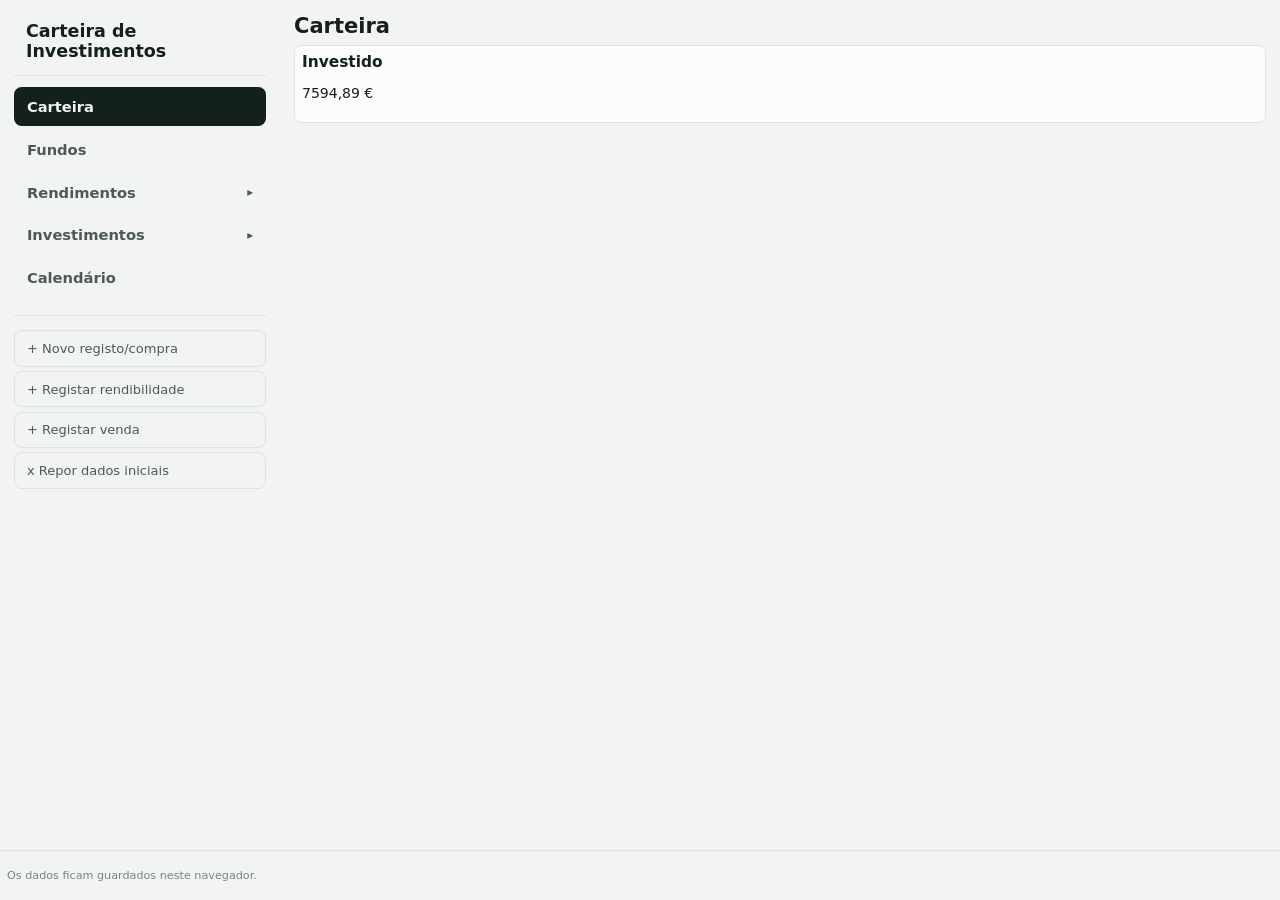
==== index.html @ 2a4faa73 "Esqueleto da app: HTML, CSS, módulos JS e base de dados" ====
<!DOCTYPE html>
<html lang="pt-PT">
  <head>
    <meta charset="UTF-8" />
    <meta name="viewport" content="width=device-width, initial-scale=1.0" />
    <title>Carteira de Investimentos</title>
    <link rel="stylesheet" href="css/base.css" />
    <link rel="stylesheet" href="css/layout.css" />
    <link rel="stylesheet" href="css/componentes.css" />
    <script type="module" src="js/main.js"></script>
  </head>
  <body>
    <aside class="menu_lateral">
      <h1 class="marca">Carteira de Investimentos</h1>

      <nav class="menu_grupo">
        <button class="menu_botao" type="button" data-pagina="carteira">Carteira</button>
        <button class="menu_botao" type="button" data-pagina="fundos">Fundos</button>

        <details class="menu_grupo" name="menu">
          <summary class="menu_titulo">Rendimentos</summary>
          <div class="submenu">
            <button class="menu_botao submenu_botao" type="button" data-pagina="depositos">Depósitos a prazo</button>
            <button class="menu_botao submenu_botao" type="button" data-pagina="governo">Dinheiro do governo</button>
            <button class="menu_botao submenu_botao" type="button" data-pagina="mais_valias">Mais-valias</button>
            <button class="menu_botao submenu_botao" type="button" data-pagina="questionarios">Questionários</button>
            <button class="menu_botao submenu_botao" type="button" data-pagina="fidelidade">Programas de fidelidade</button>
          </div>
        </details>

        <details class="menu_grupo" name="menu">
          <summary class="menu_titulo">Investimentos</summary>
          <div class="submenu">
            <button class="menu_botao submenu_botao" type="button" data-pagina="etf">ETF's</button>
            <button class="menu_botao submenu_botao" type="button" data-pagina="cripto">Criptomoedas</button>
            <button class="menu_botao submenu_botao" type="button" data-pagina="reit">REIT's</button>
            <button class="menu_botao submenu_botao" type="button" data-pagina="ppr">PPR</button>
            <button class="menu_botao submenu_botao" type="button" data-pagina="ouro">Ouro digital</button>
            <button class="menu_botao submenu_botao" type="button" data-pagina="acoes">Ações</button>
            <button class="menu_botao submenu_botao" type="button" data-pagina="fundos_investimento">Fundos de investimento</button>
            <button class="menu_botao submenu_botao" type="button" data-pagina="historico">Histórico de rendibilidade</button>
          </div>
        </details>

        <button class="menu_botao" type="button" data-pagina="calendario">Calendário</button>
      </nav>

      <menu class="menu_grupo acoes">
        <li><button class="menu_botao acao_botao" type="button" data-pagina="novo_registo">+ Novo registo/compra</button></li>
        <li><button class="menu_botao acao_botao" type="button" data-pagina="registar_rendibilidade">+ Registar rendibilidade</button></li>
        <li><button class="menu_botao acao_botao" type="button" data-pagina="registar_venda">+ Registar venda</button></li>
        <li><button class="menu_botao acao_botao" type="button" data-pagina="repor_dados">x Repor dados iniciais</button></li>
      </menu>
    </aside>

    <main id="pagina"></main>

    <footer class="rodape">
      <p>Os dados ficam guardados neste navegador.</p>
    </footer>
  </body>
</html>
---- css/base.css ----
/* ==========================================================
   BASE: variáveis, reset e o aspeto geral da página
   ========================================================== */

/* ---------- Cores e medidas (mudam-se só aqui) ---------- */
:root {
  font-size: 14px; /* tamanho base: todos os rem dependem daqui */

  /* Fundos e linhas */
  --cor_fundo: #f2f4f1;          /* fundo da página */
  --cor_cartao: #fcfcfb;         /* cartões, menu, tabelas */
  --cor_cartao_suave: #f7f8f6;   /* cabeçalhos de tabela, hover */
  --cor_linha: #dde3de;          /* bordas */

  /* Texto */
  --cor_texto: #14201b;          /* texto principal */
  --cor_texto_secundario: #4d5a53;
  --cor_suave: #7a847e;          /* notas, rodapé */

  /* Destaque (o verde da app) */
  --cor_destaque: #0e6b5c;       /* botão ativo, botões principais */
  --cor_destaque_texto: #ffffff; /* texto em cima do destaque */
  --cor_destaque_suave: #e1eee8; /* fundos leves */

  /* Estados: ganho, aviso, perda */
  --cor_positivo: #0ca30c;
  --cor_aviso: #fab219;
  --cor_negativo: #d03b3b;
  --cor_positivo_texto: #006300; /* versões mais escuras, para ler em texto */
  --cor_aviso_texto: #946300;
  --cor_negativo_texto: #b42f2f;

  /* Gráficos (uma cor por fatia/barra) */
  --cor_grafico_1: #2a78d6;
  --cor_grafico_2: #eb6834;
  --cor_grafico_3: #1baf7a;
  --cor_grafico_4: #eda100;
  --cor_grafico_5: #e87ba4;
  --cor_grafico_6: #008300;
  --cor_grafico_7: #4a3aa7;
  --cor_grafico_8: #e34948;
  --cor_grafico_outros: #a4a59c;

  /* Sombra dos cartões */
  --sombra: 0 1px 2px rgba(20, 32, 27, 0.06), 0 8px 24px rgba(20, 32, 27, 0.06);

  /* Medidas */
  --espaco: 0.5rem;
}

/* ---------- Modo escuro: segue o tema do computador ---------- */
/* Só mudam as cores; os nomes das variáveis são os mesmos */
@media (prefers-color-scheme: dark) {
  :root {
    color-scheme: dark;          /* barras de scroll e campos também ficam escuros */

    --cor_fundo: #0e1311;
    --cor_cartao: #161c19;
    --cor_cartao_suave: #1b2320;
    --cor_linha: #2a332f;

    --cor_texto: #eef2ef;
    --cor_texto_secundario: #b7c1bb;
    --cor_suave: #87918b;

    --cor_destaque: #4bb89e;
    --cor_destaque_texto: #062019;
    --cor_destaque_suave: #1a2b25;

    --cor_positivo_texto: #3fcf3f;
    --cor_aviso_texto: #f2c14e;
    --cor_negativo_texto: #f07d7d;

    --cor_grafico_1: #3987e5;
    --cor_grafico_2: #d95926;
    --cor_grafico_3: #199e70;
    --cor_grafico_4: #c98500;
    --cor_grafico_5: #d55181;
    --cor_grafico_7: #9085e9;
    --cor_grafico_8: #e66767;
    --cor_grafico_outros: #6c6d66;

    --sombra: 0 1px 2px rgba(0, 0, 0, 0.4);
  }
}

/* ---------- Reset ---------- */
* {box-sizing: border-box;}

/* ---------- Página ---------- */
body {
  margin: 0;
  font-family: system-ui, sans-serif;
  color: var(--cor_texto);
  background: var(--cor_fundo);
}

/* ---------- Títulos (um tamanho por nível) ---------- */
h1, h2, h3 {margin: 0 0 var(--espaco);}

h1 { font-size: 1.25rem; }   /* marca */
h2 { font-size: 1.5rem; }    /* título da página */
h3 { font-size: 1.1rem; }    /* título de cartão ou secção */
---- css/layout.css ----
/* ==========================================================
   LAYOUT: a "moldura" da app (menu lateral + zona da página)
   ========================================================== */

/* Menu à esquerda, página à direita, rodapé a toda a largura */
body {
  display: grid;
  grid-template-columns: 20rem 1fr;
  grid-template-rows: 1fr auto;
  grid-template-areas:
    "menu pagina"
    "rodape rodape";
  min-height: 100vh;
}

/* ---------- Menu lateral ---------- */
.menu_lateral {
  grid-area: menu;              /* ← onde fica */
  display: flex;                /* ← como é (daqui para baixo) */
  flex-direction: column;
  gap: 0.3rem;
  padding: 1.5rem 1rem;
}

/* Título no topo do menu, com uma linha por baixo */
.marca {
  margin: 0 0 0.5rem;
  padding: 0 0.85rem 1rem;
  border-bottom: 1px solid var(--cor_linha);
}

/* Um grupo de botões em coluna (o nav, cada details e as ações) */
.menu_grupo { display: flex; flex-direction: column; gap: 0.3rem; }

/* Botões principais: Carteira, Fundos, Calendário + "Rendimentos", "Investimentos" */
.menu_botao,
.menu_titulo {
  width: 100%;
  padding: 0.7rem 0.85rem;
  border: 1px solid transparent;
  border-radius: 0.55rem;
  background: none;
  font: inherit;
  font-size: 1.05rem;
  font-weight: 700;
  text-align: left;
  color: var(--cor_texto_secundario);
  cursor: pointer;
  &:hover { background: var(--cor_cartao); color: var(--cor_texto); }
  &:focus-visible { outline: 2px solid var(--cor_destaque); outline-offset: 2px; }
}

/* A página que está aberta ("pinta" com recurso a JS")*/
.menu_botao.ativo { 
  background: var(--cor_texto); 
  color: var(--cor_fundo); }

/* "Rendimentos", "Investimentos": sem o triângulo do browser */
.menu_titulo {
  list-style: none;                                   /* Chrome, Edge, Firefox */
  &::-webkit-details-marker { display: none; }        /* Safari */

  /* A nossa seta, à direita do texto */
  display: flex;
  justify-content: space-between;
  align-items: center;
  &::after {
    content: "▸";
    font-size: 0.85rem;
    transition: transform 0.2s;                       /* roda devagar */
  }
}

/* Grupo aberto: a seta roda para baixo */
details[open] .menu_titulo::after { transform: rotate(90deg); }

/* Os botões de dentro de um grupo: mais pequenos, com uma linha à esquerda */
.submenu {
  display: flex;
  flex-direction: column;
  gap: 0.15rem;
  margin: 0.15rem 0 0.4rem 1rem;
  padding-left: 0.7rem;
  border-left: 2px solid var(--cor_linha);
}

/* Quando o grupo abre, o submenu aparece devagar (em vez de saltar) */
/* ::details-content = a caixa com tudo o que está dentro do details, menos o summary */
details[open]::details-content {animation: abrir_submenu 0.25s ease-out;}

@keyframes abrir_submenu {
  from { opacity: 0; transform: translateY(-0.5rem); }  /* começa invisível e um pouco acima */
  to   { opacity: 1; transform: translateY(0); }        /* acaba visível, no sítio certo */
}

.submenu_botao {
  padding: 0.5rem 0.85rem;
  font-size: 0.93rem;
  font-weight: 500;
}

/* As 3 ações em baixo: separadas por uma linha e com contorno */
.acoes {
  list-style: none;             /* a <menu> é uma lista: tira as bolinhas */
  margin: 1rem 0 0;
  padding: 1rem 0 0;
  border-top: 1px solid var(--cor_linha);
}

.acao_botao {
  font-size: 0.93rem;
  font-weight: 500;
  border-color: var(--cor_linha);
}





/* ==========================================================
                              ZONA DA PÁGINA
   ========================================================== */
#pagina {
  grid-area: pagina;
  padding: calc(var(--espaco) * 2);
}

/* ==========================================================
                              ZONA DO RODAPÉ
   ========================================================== */
.rodape {
  grid-area: rodape;
  padding: 0.5rem var(--espaco);
  font-size: 0.8rem;
  color: var(--cor_suave);
  border-top: 1px solid var(--cor_linha);
}
---- css/componentes.css ----
/* ==========================================================
   COMPONENTES: as peças que se repetem em várias páginas
   ========================================================== */

/* ---------- Cartão ---------- */
.cartao {
  padding: var(--espaco);
  border-radius: 0.5rem;
  background: var(--cor_cartao);
  border: 1px solid var(--cor_linha);
}

/* ---------- Mensagens ---------- */
.erro {color: var(--cor_negativo_texto);}
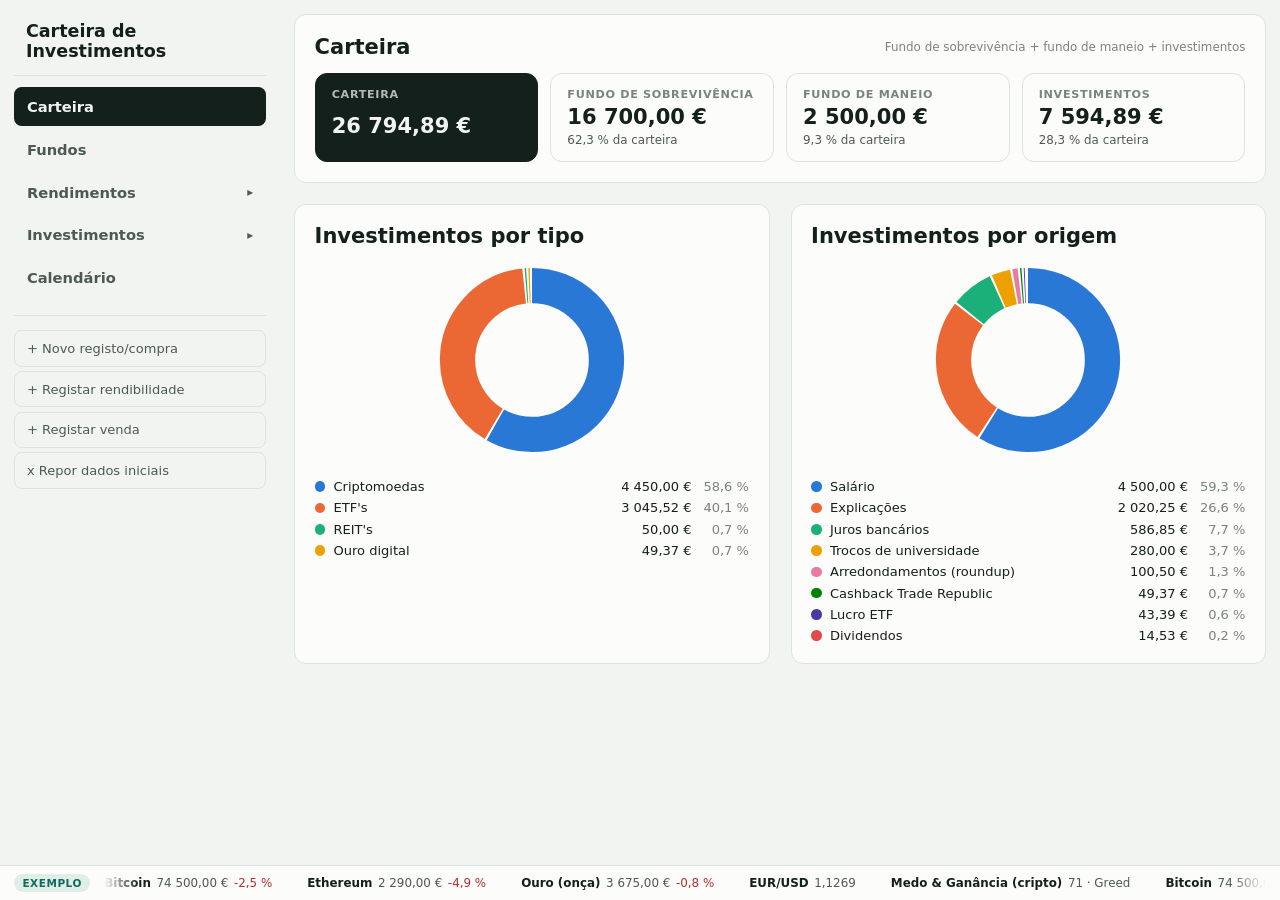
==== commit da4e3825: "Versão mobile: menu sanduíche e ajustes ao ecrã estreito" ====
--- a/index.html
+++ b/index.html
@@ -11,46 +11,51 @@
   </head>
   <body>
     <aside class="menu_lateral">
-      <h1 class="marca">Carteira de Investimentos</h1>
+      <div class="menu_topo">
+        <h1 class="marca">Carteira de Investimentos</h1>
+        <button class="menu_hamburguer" type="button" title="Abrir o menu">☰</button>
+      </div>
 
-      <nav class="menu_grupo">
-        <button class="menu_botao" type="button" data-pagina="carteira">Carteira</button>
-        <button class="menu_botao" type="button" data-pagina="fundos">Fundos</button>
+      <div class="menu_conteudo">
+        <nav class="menu_grupo">
+          <button class="menu_botao" type="button" data-pagina="carteira">Carteira</button>
+          <button class="menu_botao" type="button" data-pagina="fundos">Fundos</button>
 
-        <details class="menu_grupo" name="menu">
-          <summary class="menu_titulo">Rendimentos</summary>
-          <div class="submenu">
-            <button class="menu_botao submenu_botao" type="button" data-pagina="depositos">Depósitos a prazo</button>
-            <button class="menu_botao submenu_botao" type="button" data-pagina="governo">Dinheiro do governo</button>
-            <button class="menu_botao submenu_botao" type="button" data-pagina="mais_valias">Mais-valias</button>
-            <button class="menu_botao submenu_botao" type="button" data-pagina="questionarios">Questionários</button>
-            <button class="menu_botao submenu_botao" type="button" data-pagina="fidelidade">Programas de fidelidade</button>
-          </div>
-        </details>
+          <details class="menu_grupo" name="menu">
+            <summary class="menu_titulo">Rendimentos</summary>
+            <div class="submenu">
+              <button class="menu_botao submenu_botao" type="button" data-pagina="depositos">Depósitos a prazo</button>
+              <button class="menu_botao submenu_botao" type="button" data-pagina="governo">Dinheiro do governo</button>
+              <button class="menu_botao submenu_botao" type="button" data-pagina="mais_valias">Mais-valias</button>
+              <button class="menu_botao submenu_botao" type="button" data-pagina="questionarios">Questionários</button>
+              <button class="menu_botao submenu_botao" type="button" data-pagina="fidelidade">Programas de fidelidade</button>
+            </div>
+          </details>
 
-        <details class="menu_grupo" name="menu">
-          <summary class="menu_titulo">Investimentos</summary>
-          <div class="submenu">
-            <button class="menu_botao submenu_botao" type="button" data-pagina="etf">ETF's</button>
-            <button class="menu_botao submenu_botao" type="button" data-pagina="cripto">Criptomoedas</button>
-            <button class="menu_botao submenu_botao" type="button" data-pagina="reit">REIT's</button>
-            <button class="menu_botao submenu_botao" type="button" data-pagina="ppr">PPR</button>
-            <button class="menu_botao submenu_botao" type="button" data-pagina="ouro">Ouro digital</button>
-            <button class="menu_botao submenu_botao" type="button" data-pagina="acoes">Ações</button>
-            <button class="menu_botao submenu_botao" type="button" data-pagina="fundos_investimento">Fundos de investimento</button>
-            <button class="menu_botao submenu_botao" type="button" data-pagina="historico">Histórico de rendibilidade</button>
-          </div>
-        </details>
+          <details class="menu_grupo" name="menu">
+            <summary class="menu_titulo">Investimentos</summary>
+            <div class="submenu">
+              <button class="menu_botao submenu_botao" type="button" data-pagina="etf">ETF's</button>
+              <button class="menu_botao submenu_botao" type="button" data-pagina="cripto">Criptomoedas</button>
+              <button class="menu_botao submenu_botao" type="button" data-pagina="reit">REIT's</button>
+              <button class="menu_botao submenu_botao" type="button" data-pagina="ppr">PPR</button>
+              <button class="menu_botao submenu_botao" type="button" data-pagina="ouro">Ouro digital</button>
+              <button class="menu_botao submenu_botao" type="button" data-pagina="acoes">Ações</button>
+              <button class="menu_botao submenu_botao" type="button" data-pagina="fundos_investimento">Fundos de investimento</button>
+              <button class="menu_botao submenu_botao" type="button" data-pagina="historico">Histórico de rendibilidade</button>
+            </div>
+          </details>
 
-        <button class="menu_botao" type="button" data-pagina="calendario">Calendário</button>
-      </nav>
+          <button class="menu_botao" type="button" data-pagina="calendario">Calendário</button>
+        </nav>
 
-      <menu class="menu_grupo acoes">
-        <li><button class="menu_botao acao_botao" type="button" data-pagina="novo_registo">+ Novo registo/compra</button></li>
-        <li><button class="menu_botao acao_botao" type="button" data-pagina="registar_rendibilidade">+ Registar rendibilidade</button></li>
-        <li><button class="menu_botao acao_botao" type="button" data-pagina="registar_venda">+ Registar venda</button></li>
-        <li><button class="menu_botao acao_botao" type="button" data-pagina="repor_dados">x Repor dados iniciais</button></li>
-      </menu>
+        <menu class="menu_grupo acoes">
+          <li><button class="menu_botao acao_botao" type="button" data-pagina="novo_registo">+ Novo registo/compra</button></li>
+          <li><button class="menu_botao acao_botao" type="button" data-pagina="registar_rendibilidade">+ Registar rendibilidade</button></li>
+          <li><button class="menu_botao acao_botao" type="button" data-pagina="registar_venda">+ Registar venda</button></li>
+          <li><button class="menu_botao acao_botao" type="button" data-pagina="repor_dados">x Repor dados iniciais</button></li>
+        </menu>
+      </div>
     </aside>
 
     <main id="pagina"></main>
--- a/css/base.css
+++ b/css/base.css
@@ -2,7 +2,7 @@
    BASE: variáveis, reset e o aspeto geral da página
    ========================================================== */
 
-/* ---------- Cores e medidas (mudam-se só aqui) ---------- */
+/* #region ==================== CORES E MEDIDAS ==================== */
 :root {
   font-size: 14px; /* tamanho base: todos os rem dependem daqui */
 
@@ -39,16 +39,28 @@
   --cor_grafico_6: #008300;
   --cor_grafico_7: #4a3aa7;
   --cor_grafico_8: #e34948;
+  --cor_grafico_9: #0097a7;
+  --cor_grafico_10: #9c27b0;
+  --cor_grafico_11: #7cb342;
+  --cor_grafico_12: #ad1457;
+  --cor_grafico_13: #8a8f1c;
+  --cor_grafico_14: #3f6fd0;
+  --cor_grafico_15: #d84315;
   --cor_grafico_outros: #a4a59c;
 
   /* Sombra dos cartões */
   --sombra: 0 1px 2px rgba(20, 32, 27, 0.06), 0 8px 24px rgba(20, 32, 27, 0.06);
 
+  /* O ecrã escuro da surpresa (por cima de tudo) */
+  --cor_ecra_surpresa: rgba(0, 0, 0, 0.88);
+  --cor_texto_surpresa: #ffffff;   /* o texto por cima do ecrã escuro (igual nos 2 modos) */
+
   /* Medidas */
   --espaco: 0.5rem;
 }
+/* #endregion */
 
-/* ---------- Modo escuro: segue o tema do computador ---------- */
+/* #region ==================== MODO ESCURO ==================== */
 /* Só mudam as cores; os nomes das variáveis são os mesmos */
 @media (prefers-color-scheme: dark) {
   :root {
@@ -78,13 +90,21 @@
     --cor_grafico_5: #d55181;
     --cor_grafico_7: #9085e9;
     --cor_grafico_8: #e66767;
+    --cor_grafico_9: #1a9fb2;
+    --cor_grafico_10: #a95fc8;
+    --cor_grafico_11: #6e9e3a;
+    --cor_grafico_12: #d1477f;
+    --cor_grafico_13: #949a2a;
+    --cor_grafico_14: #5b86d8;
+    --cor_grafico_15: #d9592b;
     --cor_grafico_outros: #6c6d66;
 
     --sombra: 0 1px 2px rgba(0, 0, 0, 0.4);
   }
 }
+/* #endregion */
 
-/* ---------- Reset ---------- */
+/* #region ==================== RESET, PÁGINA E TÍTULOS ==================== */
 * {box-sizing: border-box;}
 
 /* ---------- Página ---------- */
@@ -101,3 +121,4 @@
 h1 { font-size: 1.25rem; }   /* marca */
 h2 { font-size: 1.5rem; }    /* título da página */
 h3 { font-size: 1.1rem; }    /* título de cartão ou secção */
+/* #endregion */
--- a/css/layout.css
+++ b/css/layout.css
@@ -2,18 +2,20 @@
    LAYOUT: a "moldura" da app (menu lateral + zona da página)
    ========================================================== */
 
+/* #region ==================== GRELHA DA APP ==================== */
 /* Menu à esquerda, página à direita, rodapé a toda a largura */
 body {
   display: grid;
-  grid-template-columns: 20rem 1fr;
+  grid-template-columns: 20rem minmax(0, 1fr);   /* minmax(0, …): a faixa das cotações (muito comprida) não alarga a página */
   grid-template-rows: 1fr auto;
   grid-template-areas:
     "menu pagina"
     "rodape rodape";
   min-height: 100vh;
 }
-
-/* ---------- Menu lateral ---------- */
+/* #endregion */
+
+/* #region ==================== MENU LATERAL ==================== */
 .menu_lateral {
   grid-area: menu;              /* ← onde fica */
   display: flex;                /* ← como é (daqui para baixo) */
@@ -29,7 +31,22 @@
   border-bottom: 1px solid var(--cor_linha);
 }
 
+/* O botão ☰: no computador fica escondido (só aparece no telemóvel, ver a região TELEMÓVEL) */
+.menu_hamburguer {
+  display: none;
+  padding: 0.4rem 0.7rem;
+  border: 1px solid var(--cor_linha);
+  border-radius: 0.55rem;
+  background: none;
+  font-size: 1.3rem;
+  line-height: 1;
+  color: var(--cor_texto);
+  cursor: pointer;
+}
+
+/* Tudo o que está por baixo do título (os botões e as ações): no telemóvel, é isto que se esconde */
 /* Um grupo de botões em coluna (o nav, cada details e as ações) */
+.menu_conteudo,
 .menu_grupo { display: flex; flex-direction: column; gap: 0.3rem; }
 
 /* Botões principais: Carteira, Fundos, Calendário + "Rendimentos", "Investimentos" */
@@ -112,11 +129,13 @@
   font-weight: 500;
   border-color: var(--cor_linha);
 }
-
-
-
-
-
+/* #endregion */
+
+
+
+
+
+/* #region ==================== ZONA DA PÁGINA ==================== */
 /* ==========================================================
                               ZONA DA PÁGINA
    ========================================================== */
@@ -124,14 +143,81 @@
   grid-area: pagina;
   padding: calc(var(--espaco) * 2);
 }
-
+/* #endregion */
+
+/* #region ==================== ZONA DO RODAPÉ ==================== */
 /* ==========================================================
                               ZONA DO RODAPÉ
    ========================================================== */
+/* A faixa das cotações: sempre colada ao fundo do ecrã (sticky), mesmo quando a página faz scroll */
 .rodape {
   grid-area: rodape;
-  padding: 0.5rem var(--espaco);
-  font-size: 0.8rem;
-  color: var(--cor_suave);
+  position: sticky;
+  bottom: 0;
+  z-index: 10;
+  display: flex;
+  align-items: center;
+  gap: 1rem;
+  padding: 0.6rem 1rem;
+  overflow: hidden;
+  font-size: 0.85rem;
+  color: var(--cor_texto_secundario);
+  background: var(--cor_cartao);
   border-top: 1px solid var(--cor_linha);
 }
+/* #endregion */
+
+/* #region ==================== TELEMÓVEL (ecrãs até 600px) ==================== */
+/* Tudo o que está aqui dentro SÓ conta em ecrãs estreitos; no computador, é ignorado */
+@media (max-width: 600px) {
+
+  /* ---------- A grelha: tudo numa coluna (menu em cima, página, rodapé) ---------- */
+  body {
+    grid-template-columns: minmax(0, 1fr);
+    grid-template-rows: auto 1fr auto;
+    grid-template-areas:
+      "menu"
+      "pagina"
+      "rodape";
+  }
+
+  /* ---------- O menu: uma barra colada ao topo, com o título e o ☰ ---------- */
+  .menu_lateral {
+    position: sticky;
+    top: 0;
+    z-index: 20;
+    padding: 0.75rem 1rem;
+    background: var(--cor_fundo);
+    border-bottom: 1px solid var(--cor_linha);
+  }
+
+  .menu_topo {
+    display: flex;
+    justify-content: space-between;
+    align-items: center;
+  }
+
+  .marca {
+    margin: 0;
+    padding: 0;
+    border-bottom: none;
+  }
+
+  .menu_hamburguer { display: block; }
+
+  /* Os botões do menu: escondidos… */
+  .menu_conteudo { display: none; }
+
+  /* …até se carregar no ☰ (o JS põe a classe "aberto" no menu) */
+  .menu_lateral.aberto .menu_conteudo {
+    display: flex;
+    max-height: calc(100vh - 5rem);   /* se o menu for mais alto que o ecrã, faz scroll lá dentro */
+    overflow-y: auto;
+    padding-top: 0.75rem;
+  }
+
+  /* ---------- A página: menos espaço à volta ---------- */
+  #pagina { padding: 1rem; }
+  /* (as peças da página, como painéis e tabelas, têm a sua região TELEMÓVEL no fim do componentes.css) */
+}
+/* #endregion */
--- a/css/componentes.css
+++ b/css/componentes.css
@@ -2,13 +2,606 @@
    COMPONENTES: as peças que se repetem em várias páginas
    ========================================================== */
 
-/* ---------- Cartão ---------- */
+/* #region ==================== PAINEL ==================== */
+/* Caixa com linha à volta, que agrupa uma parte da página (cartões, tabela, gráfico) */
+.painel {
+  padding: 1.4rem;
+  border: 1px solid var(--cor_linha);
+  border-radius: 0.85rem;
+  background: var(--cor_cartao);
+  margin-bottom: 1.5rem;
+}
+
+/* Painéis lado a lado (ex.: as 2 tabelas dos fundos); em ecrãs estreitos, um por baixo do outro */
+.lado_a_lado {
+  display: grid;
+  grid-template-columns: repeat(auto-fit, minmax(20rem, 1fr));
+  gap: 1.5rem;
+  margin-bottom: 1.5rem;
+  & .painel { margin-bottom: 0; }   /* o espaço entre eles já vem do gap */
+}
+
+/* Linha de cima do painel: título (+ "i") à esquerda; nota e botões à direita */
+.painel_cabecalho {
+  display: flex;
+  flex-wrap: wrap;                  /* em ecrãs estreitos, o lado direito passa para baixo */
+  justify-content: space-between;   /* empurra um para cada ponta */
+  align-items: center;
+  gap: 1rem;
+  margin-bottom: 1rem;
+}
+
+.painel_titulo,
+.painel_lado_direito {
+  display: flex;
+  align-items: center;
+  gap: 0.5rem;
+  & h2 { margin: 0; }
+}
+
+.painel_nota {
+  margin: 0;
+  font-size: 0.85rem;
+  color: var(--cor_suave);
+}
+/* #endregion */
+
+/* #region ==================== INFO ==================== */
+.info {
+  display: inline-grid;
+  place-items: center;
+  width: 1.15rem;
+  height: 1.15rem;
+  border: 1px solid var(--cor_suave);
+  border-radius: 50%;
+  font-size: 0.75rem;
+  font-weight: 700;
+  font-style: italic;
+  color: var(--cor_suave);
+  cursor: help;
+  &:hover,
+  &:focus-visible { color: var(--cor_texto); border-color: var(--cor_texto); }
+}
+/* #endregion */
+
+/* #region ==================== CARTÕES ==================== */
+/* Fila de cartões lado a lado; em ecrãs estreitos passam para a linha de baixo */
+.fila_cartoes {
+  display: grid;
+  grid-template-columns: repeat(auto-fit, minmax(12rem, 1fr));
+  gap: 0.85rem;
+}
+
 .cartao {
-  padding: var(--espaco);
+  display: grid;
+  gap: 0.3rem;
+  padding: 1rem 1.15rem;
+  border: 1px solid var(--cor_linha);
+  border-radius: 0.85rem;
+  background: var(--cor_cartao);
+}
+
+/* "TOTAL DOS FUNDOS": pequeno, em maiúsculas e cinzento */
+.cartao_titulo {
+  margin: 0;
+  font-size: 0.8rem;
+  font-weight: 600;
+  letter-spacing: 0.06em;
+  text-transform: uppercase;
+  color: var(--cor_suave);
+}
+
+/* "19 200,00 €": grande */
+.cartao_valor {
+  margin: 0;
+  font-size: 1.5rem;
+  font-weight: 600;
+  white-space: nowrap;
+  font-variant-numeric: tabular-nums;   /* algarismos todos da mesma largura */
+}
+
+/* "Investido + rendibilidade": texto pequeno por baixo do valor */
+.cartao_legenda {
+  margin: 0;
+  font-size: 0.85rem;
+  color: var(--cor_texto_secundario);
+}
+
+/* O cartão principal da página: escuro e sempre o primeiro (à esquerda) */
+.cartao_destaque {
+  background: var(--cor_texto);
+  border-color: var(--cor_texto);
+  color: var(--cor_fundo);
+  & .cartao_titulo,
+  & .cartao_legenda { color: inherit; opacity: 0.72; }
+}
+/* #endregion */
+
+/* #region ==================== TABELA ACORDEÃO ==================== */
+/* Os títulos e cada linha usam a MESMA grelha de colunas (vinda do JS em --grelha_colunas), por isso ficam alinhados */
+.tabela_acordeao {
+  font-size: 0.93rem;
+  overflow-x: auto;
+}
+
+.acordeao_cabecalho,
+.acordeao_linha > summary {
+  display: grid;
+  grid-template-columns: var(--grelha_colunas);
+  gap: 0.75rem;
+  align-items: center;
+  padding: 0.7rem 0.75rem;
+  border-bottom: 1px solid var(--cor_linha);
+}
+
+/* Os títulos: pequenos, em maiúsculas e cinzentos (como na tabela normal) */
+.acordeao_cabecalho {
+  font-size: 0.8rem;
+  font-weight: 600;
+  letter-spacing: 0.05em;
+  text-transform: uppercase;
+  color: var(--cor_suave);
+}
+
+/* A linha que se clica para abrir: sem o triângulo do browser, com a nossa seta ▸ antes do nome */
+.acordeao_linha > summary {
+  cursor: pointer;
+  list-style: none;
+  &::-webkit-details-marker { display: none; }
+  &:hover { background: var(--cor_cartao_suave); }
+  & > span:first-child::before {
+    content: "▸";
+    display: inline-block;
+    margin-right: 0.5rem;
+    font-size: 0.8rem;
+    color: var(--cor_suave);
+    transition: transform 0.2s;
+  }
+}
+
+/* Linha aberta: a seta roda para baixo */
+.acordeao_linha[open] > summary > span:first-child::before { transform: rotate(90deg); }
+
+/* O que aparece ao abrir: um pouco recuado e com fundo suave */
+.acordeao_conteudo {
+  padding: 0.5rem 0.75rem 1rem 2rem;
+  background: var(--cor_cartao_suave);
+  border-bottom: 1px solid var(--cor_linha);
+}
+
+/* As células de números (alinhadas à direita), como na tabela normal */
+.tabela_acordeao .numero {
+  text-align: right;
+  font-variant-numeric: tabular-nums;
+  white-space: nowrap;
+}
+/* #endregion */
+
+/* #region ==================== GRÁFICO CIRCULAR ==================== */
+/* O gráfico em cima, ao centro, e a legenda por baixo, a toda a largura */
+.grafico_circular_caixa {
+  display: flex;
+  flex-direction: column;   /* um por baixo do outro */
+  align-items: center;      /* o círculo fica ao centro */
+  gap: 1.5rem;
+}
+
+/* O círculo (SVG): rodado -90° para a 1.ª fatia começar em cima, como os ponteiros de um relógio */
+.grafico_circular {
+  flex-shrink: 0;
+  width: 14rem;   /* o tamanho no ecrã: muda-se só aqui (o desenho estica sozinho) */
+  aspect-ratio: 1;
+  transform: rotate(-90deg);
+}
+
+/* Cada fatia é só um contorno grosso, sem enchimento: é isso que deixa o buraco do meio ("donut") */
+.fatia {
+  fill: none;
+  stroke-width: 18;
+  cursor: pointer;
+  transition: stroke-width 0.15s;
+  &:hover { stroke-width: 22; }   /* ao passar o rato, a fatia engorda um pouco */
+}
+
+/* A legenda: uma linha por fatia → bolinha · nome · valor · % */
+.legenda_grafico {
+  align-self: stretch;      /* a legenda ocupa a largura toda do painel */
+  display: grid;
+  gap: 0.45rem;
+  margin: 0;
+  padding: 0;
+  list-style: none;
+  font-size: 0.93rem;
+  & li {
+    display: grid;
+    grid-template-columns: auto 1fr auto auto;
+    align-items: center;
+    gap: 0.6rem;
+  }
+}
+
+.bolinha {
+  width: 0.75rem;
+  aspect-ratio: 1;
+  border-radius: 50%;
+}
+
+.legenda_valor,
+.legenda_percentagem {
+  text-align: right;
+  font-variant-numeric: tabular-nums;
+}
+
+.legenda_percentagem {
+  min-width: 3.5rem;
+  color: var(--cor_suave);
+}
+/* #endregion */
+
+/* #region ==================== GRÁFICO DE BARRAS ==================== */
+/* Uma linha por ativo: nome · pista com a barra · valor */
+.grafico_barras {
+  display: grid;
+  gap: 0.6rem;
+  margin: 0;
+  padding: 0;
+  list-style: none;
+  font-size: 0.93rem;
+}
+
+.barra_linha {
+  display: grid;
+  grid-template-columns: minmax(8rem, 14rem) 1fr 6rem;   /* nome | pista (o resto) | valor */
+  align-items: center;
+  gap: 0.85rem;
+}
+
+.barra_nome {
+  overflow: hidden;
+  text-overflow: ellipsis;   /* nomes compridos acabam em "…" */
+  white-space: nowrap;
+}
+
+/* A pista: a faixa onde a barra cresce; a linha fina é o zero (a posição vem do JS, em --posicao_zero) */
+.barra_pista {
+  position: relative;
+  height: 0.9rem;
+  &::before {
+    content: "";
+    position: absolute;
+    left: var(--posicao_zero);
+    top: -0.2rem;
+    bottom: -0.2rem;
+    border-left: 1px solid var(--cor_linha);
+  }
+}
+
+/* A barra: a posição (left) e a largura vêm do JS */
+.barra {
+  position: absolute;
+  top: 0;
+  bottom: 0;
+}
+
+.barra_positiva {
+  border-radius: 0 0.25rem 0.25rem 0;
+  background: var(--cor_positivo);
+}
+
+.barra_negativa {
+  border-radius: 0.25rem 0 0 0.25rem;
+  background: var(--cor_negativo);
+}
+
+.barra_valor {
+  text-align: right;
+  font-variant-numeric: tabular-nums;
+  white-space: nowrap;
+}
+/* #endregion */
+
+/* #region ==================== ALTERNADOR ==================== */
+/* Um grupo de botões colados ([Ativo | Tema]); o escolhido fica escuro */
+.alternador {
+  display: inline-flex;
+  border: 1px solid var(--cor_linha);
+  border-radius: 0.55rem;
+  overflow: hidden;   /* os cantos dos botões ficam dentro da borda redonda */
+  & button {
+    padding: 0.35rem 0.8rem;
+    border: none;
+    background: transparent;
+    font: inherit;
+    font-size: 0.85rem;
+    font-weight: 600;
+    color: var(--cor_texto_secundario);
+    cursor: pointer;
+    &:hover { background: var(--cor_cartao_suave); }
+    &:focus-visible { outline: 2px solid var(--cor_destaque); outline-offset: -2px; }
+  }
+  & button.ativo { background: var(--cor_texto); color: var(--cor_fundo); }
+}
+/* #endregion */
+
+/* #region ==================== TABELAS ==================== */
+/* A caixa deixa a tabela fazer scroll para o lado em ecrãs estreitos, sem alargar a página */
+.tabela_caixa { overflow-x: auto; }
+
+.tabela {
+  width: 100%;
+  border-collapse: collapse;   /* as linhas das células juntam-se numa só */
+  font-size: 0.93rem;
+  & th,
+  & td {
+    padding: 0.7rem 0.75rem;
+    border-bottom: 1px solid var(--cor_linha);
+    text-align: left;
+  }
+  /* Títulos das colunas: pequenos, em maiúsculas e cinzentos */
+  & th {
+    font-size: 0.8rem;
+    font-weight: 600;
+    letter-spacing: 0.05em;
+    text-transform: uppercase;
+    color: var(--cor_suave);
+    white-space: nowrap;
+  }
+  & tbody tr:hover td { background: var(--cor_cartao_suave); }
+  /* Colunas de números: à direita e com algarismos da mesma largura */
+  & .numero {
+    text-align: right;
+    font-variant-numeric: tabular-nums;
+    white-space: nowrap;
+  }
+}
+
+/* Campo de escrever dentro de uma célula, quando a linha está a ser editada (✎) */
+.campo_tabela {
+  width: 100%;
+  min-width: 8rem;
+  padding: 0.35rem 0.5rem;
+  border: 1px solid var(--cor_linha);
+  border-radius: 0.4rem;
+  background: var(--cor_fundo);
+  font: inherit;
+  color: var(--cor_texto);
+  text-align: inherit;   /* os números continuam à direita */
+  &:focus-visible { outline: 2px solid var(--cor_destaque); outline-offset: 1px; }
+}
+/* #endregion */
+
+/* #region ==================== BOTÕES ==================== */
+.botao_secundario {
+  padding: 0.45rem 0.85rem;
+  border: 1px solid var(--cor_linha);
+  border-radius: 0.55rem;
+  background: transparent;
+  font: inherit;
+  font-size: 0.9rem;
+  font-weight: 500;
+  color: var(--cor_texto_secundario);
+  cursor: pointer;
+  &:hover { background: var(--cor_cartao_suave); color: var(--cor_texto); }
+  &:focus-visible { outline: 2px solid var(--cor_destaque); outline-offset: 2px; }
+}
+
+/* ---------- Botões ✎ ✕ das linhas das tabelas ---------- */
+.botoes_linha {
+  display: flex;
+  justify-content: flex-end;   /* encostados à direita da célula */
+  gap: 0.35rem;
+}
+
+.botao_icone {
+  display: inline-grid;
+  place-items: center;
+  width: 2rem;
+  height: 2rem;
+  padding: 0;
+  border: 1px solid var(--cor_linha);
   border-radius: 0.5rem;
-  background: var(--cor_cartao);
-  border: 1px solid var(--cor_linha);
-}
+  background: transparent;
+  font: inherit;
+  color: var(--cor_texto_secundario);
+  cursor: pointer;
+  &:hover { background: var(--cor_cartao_suave); color: var(--cor_texto); }
+  &:focus-visible { outline: 2px solid var(--cor_destaque); outline-offset: 2px; }
+}
+
+/* O ✕: vermelho, porque apaga */
+.botao_perigo { color: var(--cor_negativo_texto); }
+
+/* Depois do 1.º clique no ✕: fica um ✓ vermelho cheio, à espera do 2.º clique para apagar */
+.botao_perigo.a_confirmar,
+.botao_perigo.a_confirmar:hover {
+  background: var(--cor_negativo);
+  border-color: var(--cor_negativo);
+  color: var(--cor_cartao);
+}
+/* #endregion */
+
+/* #region ==================== CORES E MENSAGENS ==================== */
+.positivo { color: var(--cor_positivo_texto); }
+.negativo { color: var(--cor_negativo_texto); }
 
 /* ---------- Mensagens ---------- */
 .erro {color: var(--cor_negativo_texto);}
+/* #endregion */
+
+/* #region ==================== SURPRESA (vídeo do Éder) ==================== */
+/* O ecrã escuro, por cima de tudo. Começa invisível (opacity 0) e, com a classe "visivel", escurece em 3 segundos */
+.ecra_surpresa {
+  position: fixed;
+  inset: 0;                         /* ocupa o ecrã inteiro */
+  z-index: 100;                     /* fica por cima de tudo */
+  display: grid;
+  place-items: center;              /* o vídeo fica ao centro */
+  background: var(--cor_ecra_surpresa);
+  opacity: 0;
+  transition: opacity 3s ease-in;
+}
+
+.ecra_surpresa.visivel { opacity: 1; }
+
+/* O vídeo: também começa invisível e só aparece DEPOIS de o ecrã escurecer (espera 2,5 s e demora 2 s) */
+.video_surpresa {
+  max-width: 80vw;
+  max-height: 80vh;
+  border-radius: 0.85rem;
+  opacity: 0;
+  transition: opacity 2s ease-in 2.5s;
+}
+
+.visivel .video_surpresa { opacity: 1; }
+/* O aviso "Clica em qualquer sítio para ligar o som", por baixo do vídeo */
+.aviso_som {
+  margin: 1rem 0 0;
+  font-size: 1.1rem;
+  font-weight: 600;
+  color: var(--cor_texto_surpresa);
+}
+/* #endregion */
+
+/* #region ==================== FORMULÁRIOS ==================== */
+/* Os campos lado a lado (passam para baixo em ecrãs estreitos); cada um com o nome por cima */
+.formulario {
+  display: grid;
+  grid-template-columns: repeat(auto-fit, minmax(14rem, 1fr));
+  gap: 1rem 1.25rem;
+  & label {
+    display: grid;
+    gap: 0.35rem;
+    font-size: 0.85rem;
+    font-weight: 600;
+    color: var(--cor_texto_secundario);
+  }
+  & input,
+  & select {
+    padding: 0.55rem 0.7rem;
+    border: 1px solid var(--cor_linha);
+    border-radius: 0.5rem;
+    background: var(--cor_fundo);
+    font: inherit;
+    font-weight: 400;
+    color: var(--cor_texto);
+    &:focus-visible { outline: 2px solid var(--cor_destaque); outline-offset: 1px; }
+  }
+}
+
+/* A linha dos botões ocupa a largura toda, por baixo dos campos */
+.formulario_botoes {
+  grid-column: 1 / -1;
+  display: flex;
+  gap: 0.5rem;
+}
+
+/* O botão principal (ex.: "Guardar compra"): cheio, com a cor de destaque */
+.botao_principal {
+  padding: 0.6rem 1.1rem;
+  border: 1px solid var(--cor_destaque);
+  border-radius: 0.55rem;
+  background: var(--cor_destaque);
+  font: inherit;
+  font-weight: 600;
+  color: var(--cor_destaque_texto);
+  cursor: pointer;
+  &:hover { filter: brightness(1.1); }
+  &:focus-visible { outline: 2px solid var(--cor_destaque); outline-offset: 2px; }
+}
+/* #endregion */
+
+/* #region ==================== AVISO FLUTUANTE ("✓ Compra guardada") ==================== */
+/* No canto de baixo, à direita, por cima de tudo. Começa invisível e um pouco abaixo;
+   com a classe "visivel", sobe e aparece (em 0.3s, o mesmo TEMPO_ANIMACAO do avisos.js) */
+.aviso_flutuante {
+  position: fixed;
+  right: 1.5rem;
+  bottom: 1.5rem;
+  z-index: 90;                        /* por cima da página (a surpresa fica ainda mais acima: 100) */
+  padding: 0.8rem 1.2rem;
+  border-radius: 0.6rem;
+  background: var(--cor_destaque);
+  color: var(--cor_destaque_texto);
+  font-weight: 600;
+  box-shadow: var(--sombra);
+  opacity: 0;
+  transform: translateY(1rem);
+  transition: opacity 0.3s, transform 0.3s;
+}
+
+.aviso_flutuante.visivel {
+  opacity: 1;
+  transform: translateY(0);
+}
+/* #endregion */
+
+/* #region ==================== RODAPÉ DAS COTAÇÕES ==================== */
+/* A etiqueta fixa à esquerda: "AO VIVO · 14:05" ou "EXEMPLO" */
+.rodape_etiqueta {
+  flex-shrink: 0;
+  padding: 0.2rem 0.6rem;
+  border-radius: 999px;
+  background: var(--cor_destaque_suave);
+  font-size: 0.75rem;
+  font-weight: 700;
+  letter-spacing: 0.05em;
+  text-transform: uppercase;
+  color: var(--cor_destaque);
+}
+
+/* A janela por onde a faixa passa (o que sai dos lados fica escondido e esbatido) */
+.rodape_faixa {
+  flex: 1;
+  overflow: hidden;
+  mask-image: linear-gradient(to right, transparent, black 3%, black 97%, transparent);
+}
+
+/* A faixa: tem o conteúdo duas vezes seguidas e anda para a esquerda até meio (-50%), sem parar.
+   Nesse momento a 2.ª cópia está onde estava a 1.ª, e a animação recomeça sem se notar. */
+.rodape_faixa_conteudo {
+  display: inline-flex;
+  white-space: nowrap;
+  animation: deslizar_cotacoes 40s linear infinite;
+  &:hover { animation-play-state: paused; }   /* com o rato em cima, para (para se poder ler) */
+}
+
+@keyframes deslizar_cotacoes {
+  from { transform: translateX(0); }
+  to   { transform: translateX(-50%); }
+}
+
+/* Uma cotação; o espaço à direita separa-a da seguinte */
+.cotacao {
+  display: inline-flex;
+  gap: 0.4rem;
+  padding-right: 2.5rem;
+  font-variant-numeric: tabular-nums;
+  & strong { color: var(--cor_texto); }
+}
+
+/* Para quem pediu menos movimento nas definições do computador: a faixa fica parada */
+@media (prefers-reduced-motion: reduce) {
+  .rodape_faixa_conteudo { animation: none; }
+}
+/* #endregion */
+
+/* #region ==================== TELEMÓVEL (ecrãs até 600px) ==================== */
+/* Fica no FIM do ficheiro de propósito: assim estas regras ganham às de cima */
+@media (max-width: 600px) {
+  /* Painéis com menos espaço por dentro */
+  .painel { padding: 1rem; }
+
+  /* Painéis lado a lado → um por baixo do outro */
+  .lado_a_lado { grid-template-columns: 1fr; }
+
+  /* Barras: a coluna do nome fica mais estreita */
+  .barra_linha {
+    grid-template-columns: 6rem 1fr 5rem;
+    gap: 0.5rem;
+  }
+
+  /* Tabela acordeão: não espreme as colunas; em vez disso, faz scroll para o lado */
+  .acordeao_cabecalho,
+  .acordeao_linha > summary { min-width: 40rem; }
+}
+/* #endregion */
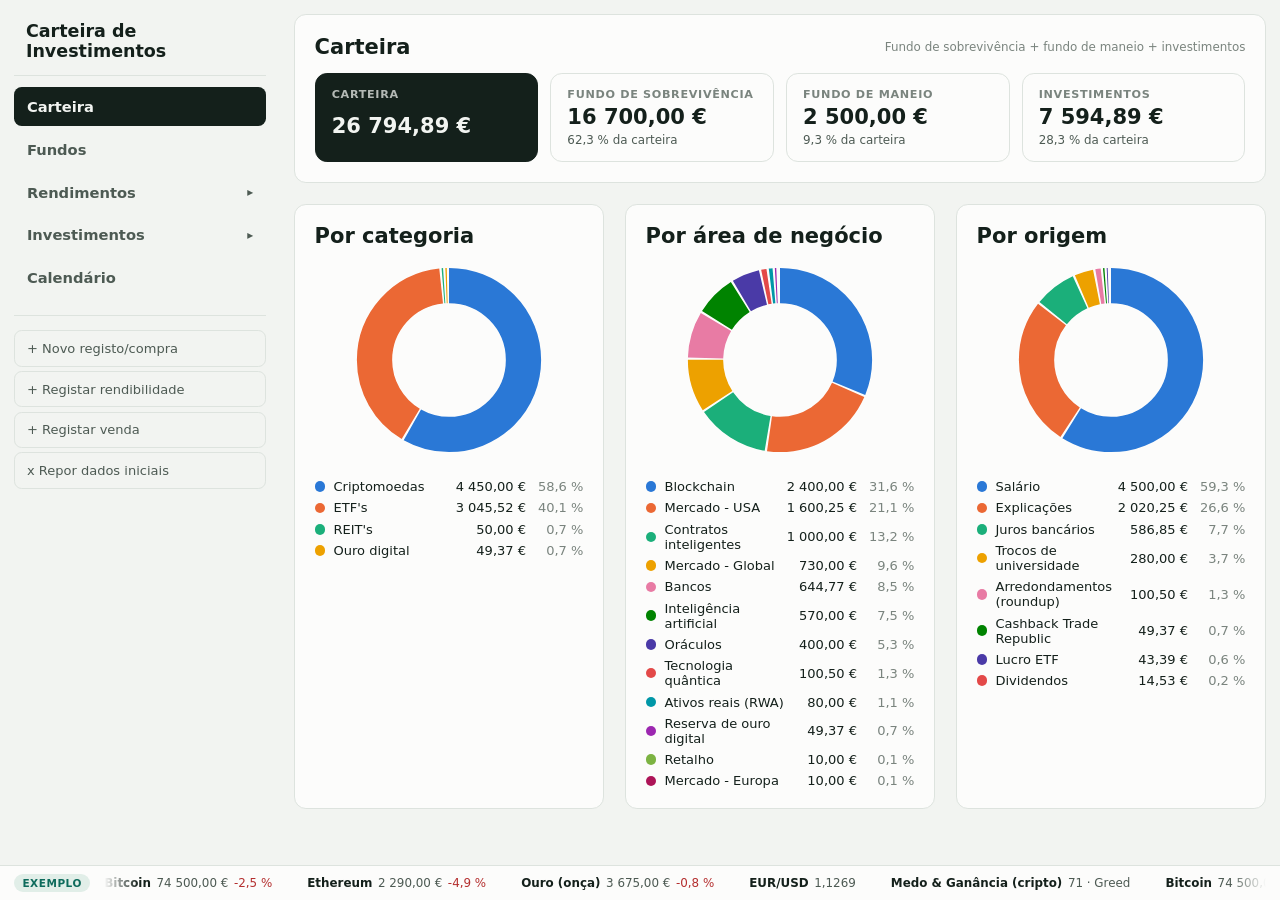
==== commit caef0c0b: "primeiro set de adaptações para mobile" ====
--- a/index.html
+++ b/index.html
@@ -9,6 +9,7 @@
     <link rel="stylesheet" href="css/componentes.css" />
     <script type="module" src="js/main.js"></script>
   </head>
+  
   <body>
     <aside class="menu_lateral">
       <div class="menu_topo">
--- a/css/layout.css
+++ b/css/layout.css
@@ -171,6 +171,9 @@
 /* Tudo o que está aqui dentro SÓ conta em ecrãs estreitos; no computador, é ignorado */
 @media (max-width: 600px) {
 
+  /* ---------- Tudo mais pequeno: todos os rem dependem daqui (no computador são 14px, ver base.css) ---------- */
+  :root { font-size: 12px; }   /* não descer mais: os botões ficavam pequenos demais para o dedo */
+
   /* ---------- A grelha: tudo numa coluna (menu em cima, página, rodapé) ---------- */
   body {
     grid-template-columns: minmax(0, 1fr);
--- a/css/componentes.css
+++ b/css/componentes.css
@@ -562,7 +562,6 @@
   display: inline-flex;
   white-space: nowrap;
   animation: deslizar_cotacoes 40s linear infinite;
-  &:hover { animation-play-state: paused; }   /* com o rato em cima, para (para se poder ler) */
 }
 
 @keyframes deslizar_cotacoes {
@@ -587,21 +586,24 @@
 
 /* #region ==================== TELEMÓVEL (ecrãs até 600px) ==================== */
 /* Fica no FIM do ficheiro de propósito: assim estas regras ganham às de cima */
+/* (os TAMANHOS já encolhem sozinhos: o layout.css põe o :root a 12px. Aqui fica só a ARRUMAÇÃO) */
 @media (max-width: 600px) {
-  /* Painéis com menos espaço por dentro */
-  .painel { padding: 1rem; }
+  /* Cartões: 2 por linha (4 cartões → 2 em cima, 2 em baixo) */
+  .fila_cartoes { grid-template-columns: 1fr 1fr; }
 
   /* Painéis lado a lado → um por baixo do outro */
   .lado_a_lado { grid-template-columns: 1fr; }
 
-  /* Barras: a coluna do nome fica mais estreita */
-  .barra_linha {
-    grid-template-columns: 6rem 1fr 5rem;
-    gap: 0.5rem;
-  }
+  /* Barras: o nome fica com o espaço que sobra (1fr) e a pista das barras é curta (5rem) */
+  .barra_linha { grid-template-columns: minmax(0, 1fr) 5rem 5rem; }   /* nome | pista | valor (larguras fixas: as barras ficam alinhadas) */
+  /* Nomes compridos passam para a linha de baixo, em vez de acabarem em "…" */
+  .barra_nome { white-space: normal; }
 
   /* Tabela acordeão: não espreme as colunas; em vez disso, faz scroll para o lado */
   .acordeao_cabecalho,
-  .acordeao_linha > summary { min-width: 40rem; }
-}
-/* #endregion */
+  .acordeao_linha > summary { min-width: 44rem; }
+  /* Os títulos das colunas: um pouco mais pequenos e, se precisarem, em 2 linhas ("VALOR / ATUAL") */
+  .acordeao_cabecalho { font-size: 0.7rem; letter-spacing: 0.02em; }
+  .acordeao_cabecalho .numero { white-space: normal; }
+}
+/* #endregion */
